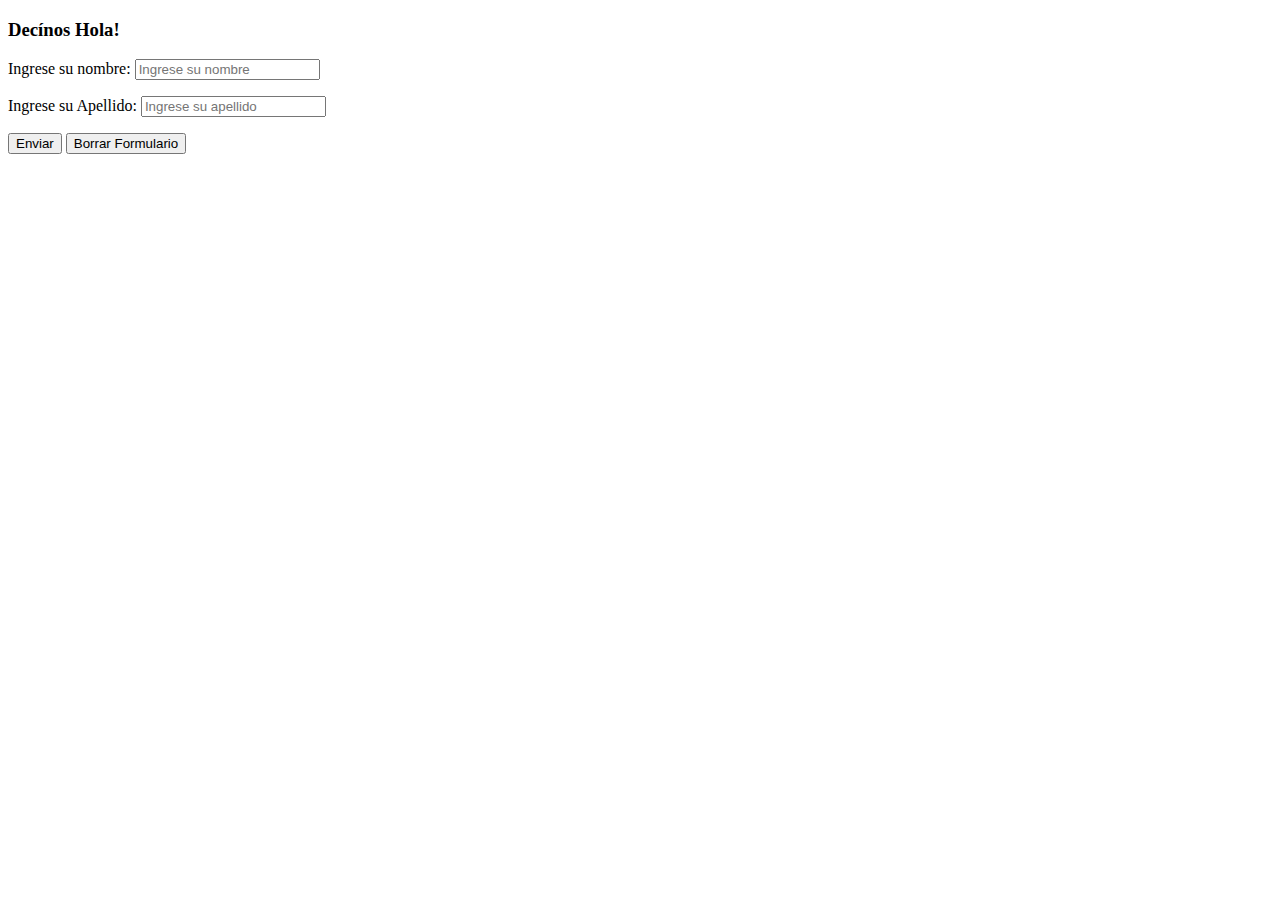
==== paginas/contacto.html @ a855d497 "Primeros pasos con Html" ====
<!DOCTYPE html>
<html lang="en">
<head>
    <meta charset="UTF-8">
    <meta http-equiv="X-UA-Compatible" content="IE=edge">
    <meta name="viewport" content="width=device-width, initial-scale=1.0">
    <link rel="shortcut icon" href="../recursos/logo/e-bike.png" type="image/x-icon">
    <title>Bikear-Contacto</title>
</head>
<body>

    <h3>Decínos Hola!</h3>

    <form action="procesar.php" method="post">

        <p>
        <label for="nombre">Ingrese su nombre: </label>
        <input type="text" name="nombre" placeholder="Ingrese su nombre">
        </p>

        <p>
        <label for="apellido">Ingrese su Apellido:</label>
        <input type="text" name="apellido" placeholder="Ingrese su apellido">
        </p>

        <button type="submit">Enviar</button>
        <button type="reset">Borrar Formulario</button>




    </form>
    
</body>
</html>
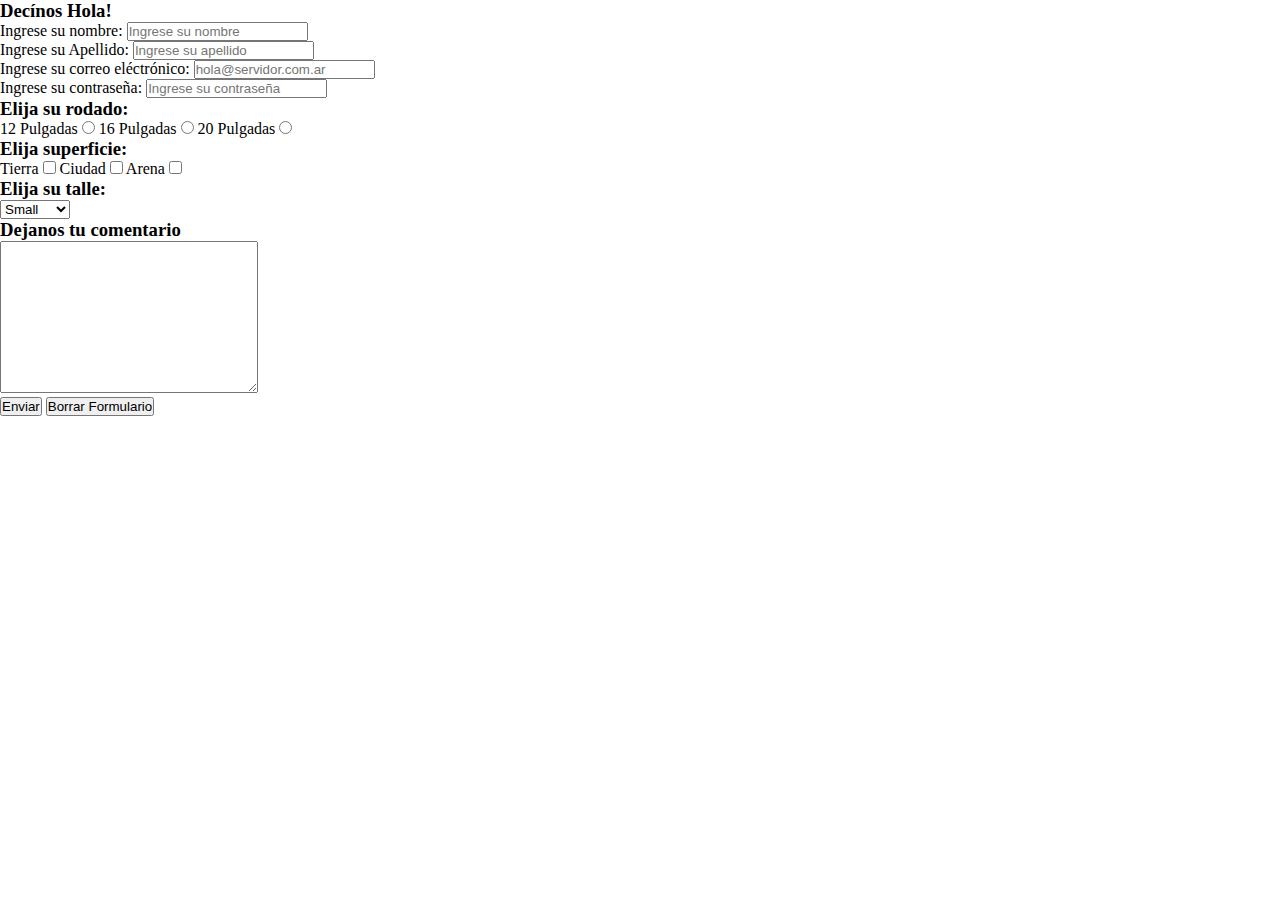
==== commit 87ceb95a: "Vinculando CSS" ====
--- a/paginas/contacto.html
+++ b/paginas/contacto.html
@@ -5,13 +5,15 @@
     <meta http-equiv="X-UA-Compatible" content="IE=edge">
     <meta name="viewport" content="width=device-width, initial-scale=1.0">
     <link rel="shortcut icon" href="../recursos/logo/e-bike.png" type="image/x-icon">
+    <!--Hoja de estilos CSS-->
+    <link rel="stylesheet" href="../css/estilos.css">
     <title>Bikear-Contacto</title>
 </head>
 <body>
 
     <h3>Decínos Hola!</h3>
 
-    <form action="procesar.php" method="post">
+    <form action="procesar.php" method="get">
 
         <p>
         <label for="nombre">Ingrese su nombre: </label>
@@ -23,11 +25,57 @@
         <input type="text" name="apellido" placeholder="Ingrese su apellido">
         </p>
 
+        <p>
+            <label for="email">Ingrese su correo eléctrónico: </label>
+            <input type="email" name="email" placeholder="hola@servidor.com.ar">
+        </p>
+
+        <p>
+            <label for="pass">Ingrese su contraseña: </label>
+            <input type="password" name="pass" placeholder="Ingrese su contraseña" >
+        </p>
+
+        <!--Input Radio-->
+        <h3>Elija su rodado: </h3>
+
+        <label for="rodado">12 Pulgadas</label>
+        <input type="radio" name="rodado" value="12">
+
+        <label for="rodado">16 Pulgadas</label>
+        <input type="radio" name="rodado" value="16">
+
+        <label for="rodado">20 Pulgadas</label>
+        <input type="radio" name="rodado" value="20">
+
+         <!--Input Checkbox-->
+        <h3>Elija superficie: </h3>
+
+        <label for="superficie">Tierra</label>
+        <input type="checkbox" name="superficie" value="tierra">
+
+        <label for="superficie">Ciudad</label>
+        <input type="checkbox" name="superficie" value="ciudad">
+
+        <label for="superficie">Arena</label>
+        <input type="checkbox" name="superficie" value="arena">
+
+        <!--Menú Deplegable-->
+        <h3>Elija su talle: </h3>
+        <select name="">
+            <option value="s">Small</option>
+            <option value="medium">Medium</option>
+            <option value="l">Large</option>
+        </select>
+
+        <h3>Dejanos tu comentario</h3>
+
+        <!--Textarea-->
+        <textarea name="mensaje" cols="30" rows="10"></textarea>
+
+        <p>
         <button type="submit">Enviar</button>
         <button type="reset">Borrar Formulario</button>
-
-
-
+        </p>
 
     </form>
     
--- a/css/estilos.css
+++ b/css/estilos.css
@@ -0,0 +1,37 @@
+/*Selector Universal*/
+*{
+    margin: 0;
+    padding: 0;
+}
+
+h1 {
+    margin-left: 30px;
+    font-family:Cambria, Cochin, Georgia, Times, 'Times New Roman', serif;
+    font-size: 25px;
+    font-weight: bold;
+    color: blue;
+}
+
+section {
+    margin-left: 40px;
+}
+
+section article {
+    background-color: aqua;
+    width: 500px;
+    height: 500px;
+}
+
+section article p{
+    font-size: 40px;
+}
+
+/*Selector de ID*/
+#bordes-header{
+    border: 5px solid black;
+}
+
+/*Selector de Clase*/
+.links-style{
+    color: red;
+}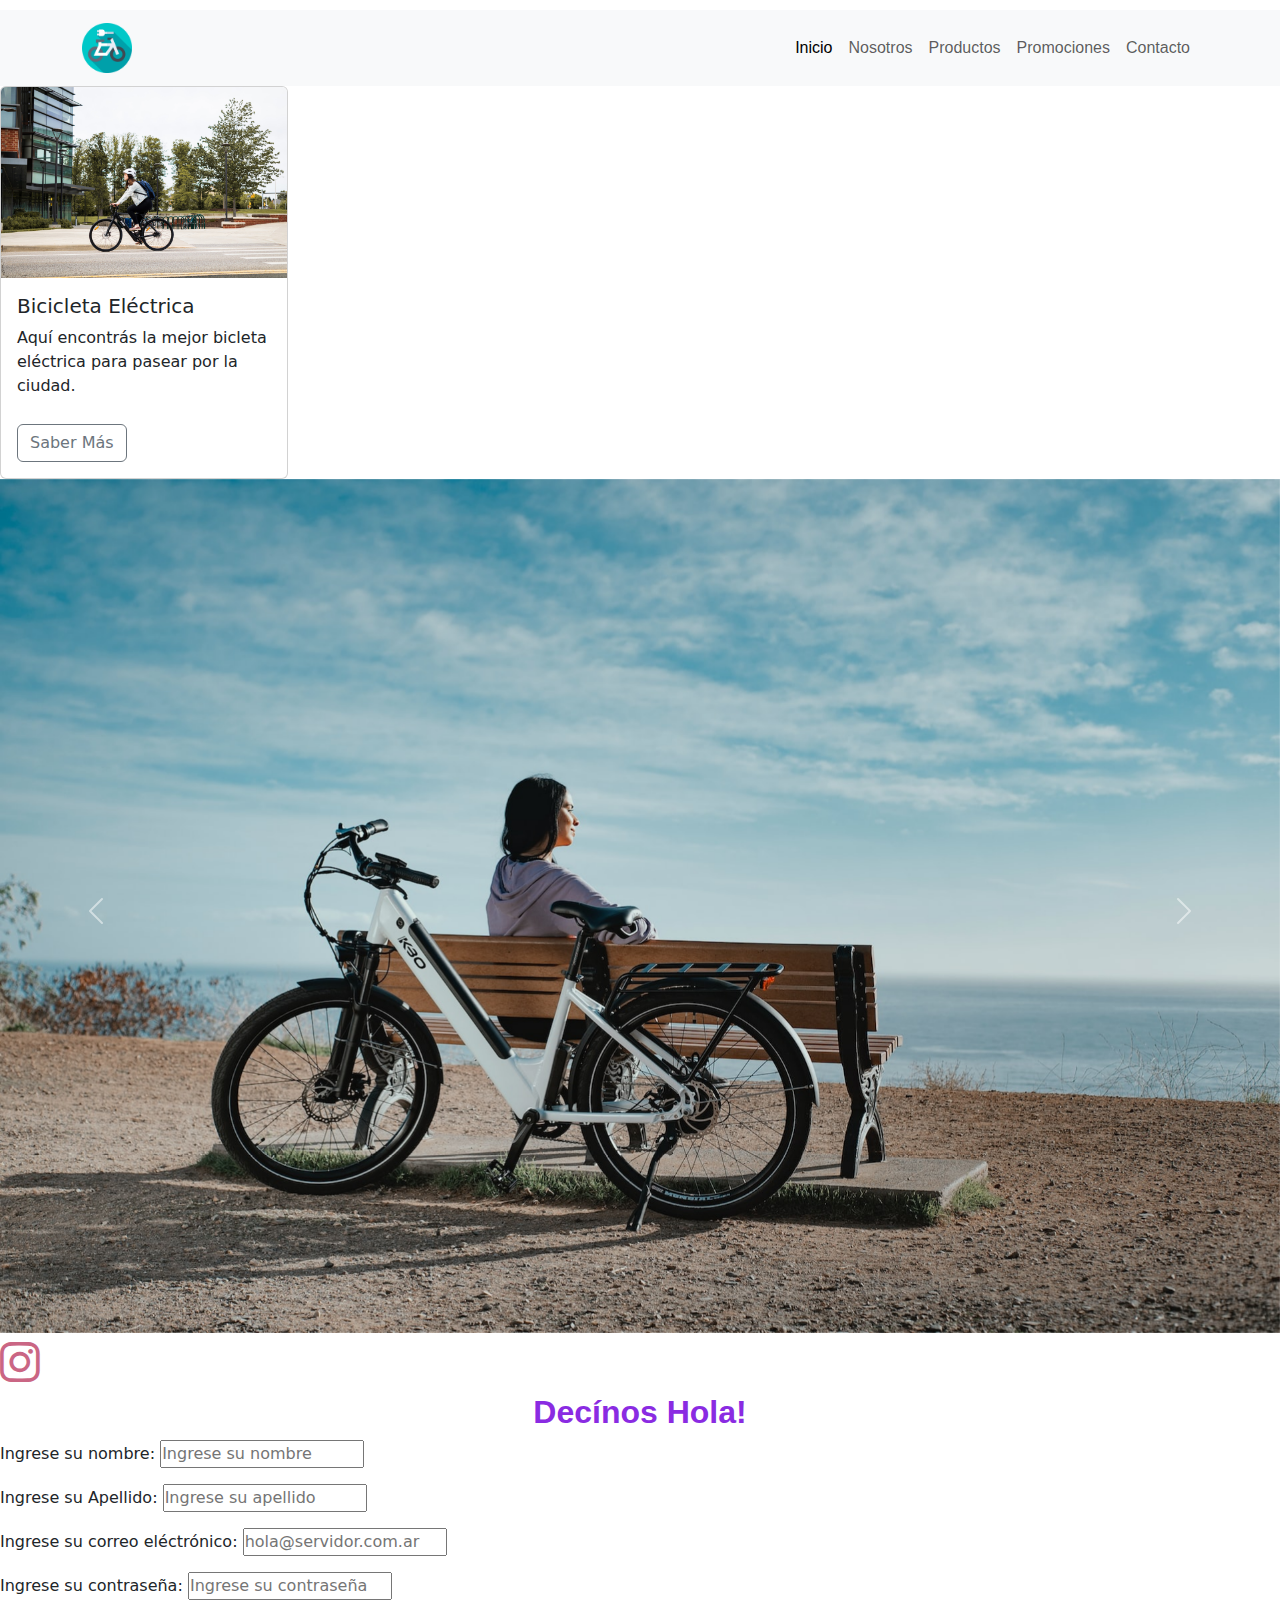
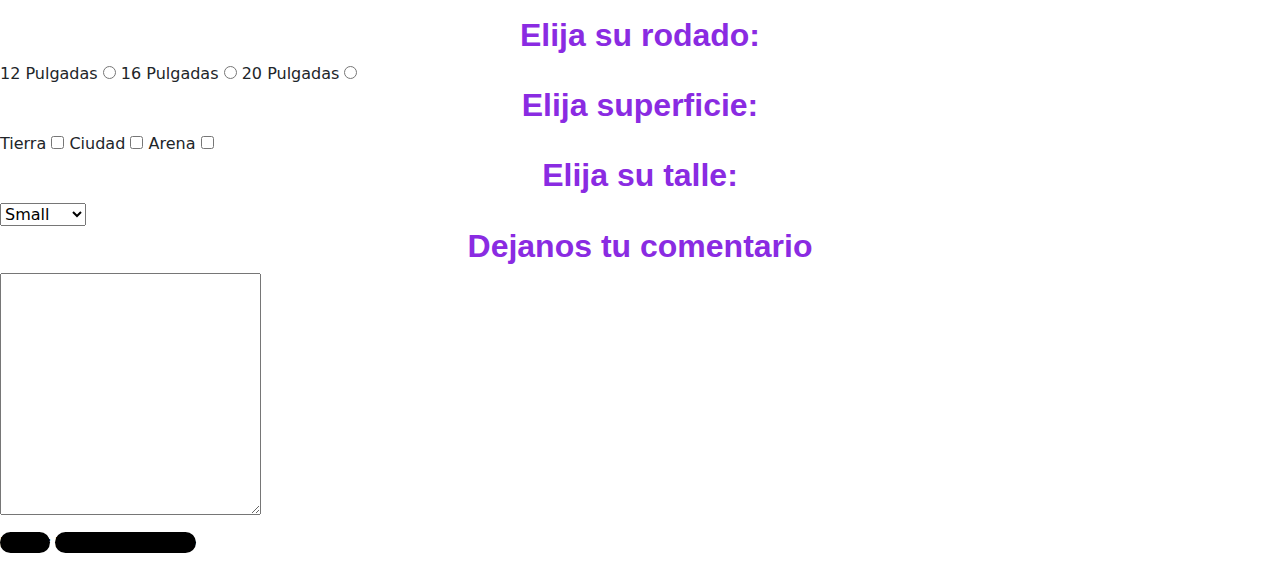
==== commit 535d6d31: "afterClass Bootstrap" ====
--- a/paginas/contacto.html
+++ b/paginas/contacto.html
@@ -5,11 +5,83 @@
     <meta http-equiv="X-UA-Compatible" content="IE=edge">
     <meta name="viewport" content="width=device-width, initial-scale=1.0">
     <link rel="shortcut icon" href="../recursos/logo/e-bike.png" type="image/x-icon">
+    <!--Boostrap-->
+    <link rel="stylesheet" href="../libs/bootstrap/css/bootstrap.min.css">
+    <!--Boostrap Icons-->
+    <link rel="stylesheet" href="https://cdn.jsdelivr.net/npm/bootstrap-icons@1.10.3/font/bootstrap-icons.css">
     <!--Hoja de estilos CSS-->
     <link rel="stylesheet" href="../css/estilos.css">
     <title>Bikear-Contacto</title>
 </head>
 <body>
+
+    <!--Navbar con Bootstrap-->
+    <nav class="navbar navbar-expand-lg bg-body-tertiary">
+        <div class="container">
+          <button class="navbar-toggler" type="button" data-bs-toggle="collapse" data-bs-target="#navbarTogglerDemo01" aria-controls="navbarTogglerDemo01" aria-expanded="false" aria-label="Toggle navigation">
+            <span class="navbar-toggler-icon"></span>
+          </button>
+          <div class="collapse navbar-collapse" id="navbarTogglerDemo01">
+            <a class="navbar-brand" href="#">
+                <img src="../recursos/logo/e-bike.png" alt="logo-bikear" width="50">
+            </a>
+            <ul class="navbar-nav d-flex justify-content-center align-items-center">
+              <li class="nav-item">
+                <a class="nav-link active" aria-current="page" href="../index.html">Inicio</a>
+              </li>
+              <li class="nav-item">
+                <a class="nav-link" href="../paginas/nosotros.html">Nosotros</a>
+              </li>
+              <li class="nav-item">
+                <a class="nav-link" href="../productos">Productos</a>
+              </li>
+
+              <li class="nav-item">
+                <a class="nav-link" href="../promociones">Promociones</a>
+              </li>
+
+              <li class="nav-item">
+                <a class="nav-link" href="#">Contacto</a>
+              </li>
+            </ul>
+          </div>
+        </div>
+      </nav>
+
+      <!--cards con bootstrap-->
+      <div class="card" style="width: 18rem;">
+        <img src="../recursos/imagenes/bici-ciudad.jpg" class="card-img-top" alt="bici-ciudad">
+        <div class="card-body">
+          <h5 class="card-title">Bicicleta Eléctrica</h5>
+          <p class="card-text">Aquí encontrás la mejor bicleta eléctrica para pasear por la ciudad.</p>
+          <button type="button" class="btn btn-outline-secondary">Saber Más</button>
+        </div>
+      </div>
+
+      <!--Slider bootstrap-->
+      <div id="carouselExample" class="carousel slide">
+        <div class="carousel-inner">
+          <div class="carousel-item active">
+            <img src="../recursos/imagenes/bici-andando.jpg" class="d-block w-100" alt="bici-andando">
+          </div>
+          <div class="carousel-item">
+            <img src="../recursos/imagenes/bici-montana.jpg" class="d-block w-100" alt="bici-montaña">
+          </div>
+          <div class="carousel-item">
+            <img src="../recursos/imagenes/bici-producto-01.jpg" class="d-block w-100" alt="bici-producto">
+          </div>
+        </div>
+        <button class="carousel-control-prev" type="button" data-bs-target="#carouselExample" data-bs-slide="prev">
+          <span class="carousel-control-prev-icon" aria-hidden="true"></span>
+          <span class="visually-hidden">Previous</span>
+        </button>
+        <button class="carousel-control-next" type="button" data-bs-target="#carouselExample" data-bs-slide="next">
+          <span class="carousel-control-next-icon" aria-hidden="true"></span>
+          <span class="visually-hidden">Next</span>
+        </button>
+      </div>
+
+      <i class="bi bi-instagram"></i>
 
     <h3>Decínos Hola!</h3>
 
@@ -79,5 +151,6 @@
 
     </form>
     
+    <script src="../libs/bootstrap/js/bootstrap.bundle.min.js"></script>
 </body>
 </html>--- a/css/estilos.css
+++ b/css/estilos.css
@@ -1,8 +1,23 @@
+/*Fuentes*/
+@import url('https://fonts.googleapis.com/css2?family=Heebo:wght@600&display=swap');
+
+/*Fuente Local*/
+@font-face {
+    font-family: "heebo-light", sans-serif;
+    src: url("../fonts/Heebo-Light.ttf");
+}
+
+@font-face {
+    font-family: "heebo-regular" , sans-serif;
+    src: url("../fonts/Heebo-Regular.ttf");
+}
+
 /*Selector Universal*/
 *{
     margin: 0;
     padding: 0;
 }
+
 
 h1 {
     margin-left: 30px;
@@ -12,26 +27,611 @@
     color: blue;
 }
 
-section {
+/*/section {
     margin-left: 40px;
-}
-
-section article {
+}*/
+
+/*section article {
     background-color: aqua;
     width: 500px;
     height: 500px;
-}
+}*/
 
 section article p{
     font-size: 40px;
 }
 
 /*Selector de ID*/
-#bordes-header{
+/*#bordes-header{
     border: 5px solid black;
-}
+}*/
 
 /*Selector de Clase*/
 .links-style{
+    font-family: 'Heebo', sans-serif;
     color: red;
-}+}
+
+/*Selectores After Class*/
+
+h3 {
+    font-family: "heebo-regular", sans-serif;
+    font-size: 2rem;
+    font-weight: bolder;
+    color: blueviolet;
+    text-align: center;
+}
+
+.logo-img {
+    width: 100px;
+    margin-top: 20px;
+}
+
+.links-style {
+    font-family: Georgia, 'Times New Roman', Times, serif;
+    font-size: 20px;
+    font-weight: lighter;
+    color: brown;
+    text-decoration: none;
+}
+
+.estilo-productos {
+    width: 50%;
+}
+
+#estilos-footer {
+    background-color: aquamarine;
+    width: 100%;
+    height: 80px;
+    border: 1px solid black;
+}
+
+#estilos-footer p{
+    color: black;
+    font-family: 'Segoe UI', Tahoma, Geneva, Verdana, sans-serif;
+    font-weight: bolder;
+    text-align: center;
+    font-size: 30px;
+
+}
+
+/*h1, h3, p {
+    font-size: 50px;
+    color: rgba(red, green, blue, .5);
+}*/
+
+/*Selectores*/
+/*Selectores de Etiqueta*/
+
+
+
+/*Selector de clase*/
+.links-nosotros {
+    font-size: 20px;
+    color: red;
+    text-decoration: none;
+}
+
+.fuente-links {
+    font-family: 'Lucida Sans', 'Lucida Sans Regular', 'Lucida Grande', 'Lucida Sans Unicode', Geneva, Verdana, sans-serif;
+}
+
+/*Selector ID*/
+#estilos-footer {
+    background-color: aqua;
+}
+
+/*Herencia*/
+/*p {
+    font-size: 25px;
+}
+
+p {
+    color: red;
+}*/
+
+
+/*Background-image*/
+.back-productos {
+    height: 900px;
+    width: 100%;
+    /*Background-image*/
+    background-image: url("../recursos/imagenes/bici-ciudad.jpg");
+    background-size: cover;
+    background-repeat: no-repeat;
+}
+
+/*Box-modeling*/
+.box-modeling{
+    border: 5px solid black;
+    width: 500px;
+    height: 200px;
+    padding: 20px 30px 40px 30px;
+    margin: 20px 30px;
+}
+
+.box-modeling h5{
+    font-size: 40px;
+}
+
+/*a {
+    display: block;
+}*/
+
+/*Comentario CSS*/
+/*FlexBox*/
+
+.flex-container {
+    border: 1px solid black;
+    background: #ccc;
+    padding: 10px;
+    margin: 10px;
+    height: 500px;
+
+    /*Propiedades de la caja*/
+    /*Activamos Flexbox*/
+    display: flex;
+    /*Definimos cual es el eje principal, si es una fila (row) o es una columna (column)*/
+    flex-direction: row;
+    /*Defino el desborde o salto de línea*/
+    flex-wrap: wrap;
+    /*Alineamos los elementos en el eje principal*/
+    justify-content: flex-start;
+    /*Alineamos los elementos en el eje secundario*/
+    align-items: flex-start;
+    /*Espacio entre líneas*/
+    /*align-content: space-evenly;*/
+    
+
+}
+
+.caja {
+    /*Box-modeling*/
+    width: 120px;
+    height: 120px;
+    border: 1px solid gray;
+    margin: 5px;
+
+    /*Tipografías*/
+    color: black;
+    font-weight: bold;
+    text-align: center;
+    font-family: "heebo-light", sans-serif;
+}
+
+/*Propiedades de los flex-items*/
+.c1 {
+    background-color: lightblue;
+    /*Defino el óden de aparición*/
+    order: 3;
+}
+
+.c2{
+    background-color: lightcoral;
+    order: 1;
+    /*Derecho a crecer*/
+    flex-grow: 5;
+}
+
+.c3 {
+    background-color: lightgreen;
+    order: 2;
+}
+
+/*CSS GRIDS Práctica*/
+
+.grid-container{
+    /*Box-modeling*/
+    width: 90%;
+    max-width: 1000px;
+    border: 10px solid black;
+    margin: auto;
+    height: 900px;
+
+    /*Tipografia*/
+    font-size: 50px;
+    text-align: center;
+
+    /*Activar Grids*/
+    display: grid;
+    /*Definimos la cantidad de columnas y su ancho (width)*/
+    grid-template-columns: 1fr 2fr 1fr;
+     /*Definimos la cantidad de filas y su alto (height)*/
+    grid-template-rows: repeat(4,1fr);
+    /*Gutters o huecos entre columnas*/
+    column-gap: 10px;
+    /*Gutters o huecos entre filas*/
+    row-gap: 10px;
+    /*Eje horizontal
+    justify-items: start;
+    */
+    /*Eje vertical
+    align-items: center;
+    */
+    /*Muevo todos los elementos en el eje horizontal*/
+    /*justify-content: center;*/
+    /*Muevo todos los elementos en el eje Vertical*/
+    /*align-content: end;*/
+
+}
+
+/*Divs que están diréctamente dentro del grid container*/
+.grid-container > div {
+    padding: 20px;
+    color: #fff;
+    background: #2f89fc;
+} 
+
+/*Grid Áreas*/
+#grilla {
+    display: grid;
+    /*grid areas*/
+    grid-template-areas: 
+    "nav    header      header"
+    "nav    productos   publicidad"
+    "nav    servicios   publicidad"
+    "nav    pie         pie"
+    ;
+    grid-template-columns: 1fr 1fr 1fr;
+    grid-template-rows: 100px 150px 1fr 75px;
+}
+
+.border {
+    border: 1px solid black;
+}
+
+/*Asignamos las áreas*/
+
+#banner {
+    font-size: 30px;
+    display: flex;
+    justify-content: center;
+    align-items: center;
+    grid-area: header;
+    background: lightseagreen;
+}
+
+#productos {
+    grid-area: productos;
+    background: lightcoral;
+}
+
+#servicios {
+    grid-area: servicios;
+    background: lightslategray;
+}
+
+#navgrid {
+    grid-area: nav;
+    background: lightgoldenrodyellow;
+}
+
+aside {
+    grid-area: publicidad;
+    background: lightslategrey;
+}
+
+footer {
+    grid-area: pie;
+    background: lightsalmon;
+}
+
+/*Responsive*/
+/*Por defecto*/
+main {
+    background-color: #2f89fc;
+}
+
+/*Navbar con flexbox*/
+nav {
+    margin-top: 10px;
+    display: flex;
+    justify-content: space-around;
+    align-items: center;
+}
+
+a {
+    font-family: "heebo-light", sans-serif;
+    font-size: 20px;
+    color: black;
+    text-decoration: none;
+    cursor: pointer;
+}
+
+/*Pseudoclases
+a:hover{
+    background: #f10086;
+    border-radius: 5px;
+    padding: 5px;
+    color: white;
+}
+
+a:active{
+    background: blueviolet;
+    color: black;
+    border-radius: 5px;
+    padding: 5px;
+    font-size: 30px;
+}
+
+a:link{
+    color: red;
+}
+
+a:visited{
+    color: blue;
+}
+*/
+
+/*First and last child*/
+.grupo{
+    width: 500px;
+    margin: 20px auto;
+    background: gray;
+    padding: 10px;
+    font-size: 20px;
+}
+
+.parrafos p:first-child {
+    background: blue;
+    color: white;
+}
+
+.parrafos p:last-child {
+    background: green;
+    color: black;
+}
+
+/*first and last type*/
+.elementos p:first-of-type{
+    background-color: #f10086;
+    color: white;
+}
+
+.elementos p:last-of-type{
+    background-color: #ca6684;
+    color: white;
+}
+
+/*.elementos div:first-of-type{
+    background-color: #00f189;
+    color: black;
+}*/
+
+.elementos div:last-of-type{
+    background-color: #cbd930;
+    color: black;
+}
+
+/*nth-child y nth-last-child*/
+/*.lista :nth-last-child(5){
+    background: lightcoral;
+    color: white;
+}*/
+
+.lista :nth-last-child(odd){
+    background: lightseagreen;
+    color: black;
+}
+
+/*BEM*/
+.contenedor{
+    max-width: 500px;
+    width: 100%;
+    margin-top: 250px;
+}
+
+.tarjeta{
+    margin: 20px;
+    width: 400px;
+    border: 5px solid black;
+    text-align: center;
+}
+
+.tarjeta__miniatura{
+    height: 500px;
+    background: red;
+}
+
+.tarjeta__imagen{
+    width: 80%;
+    padding-top: 20px;
+}
+
+.tarjeta__textos{
+    font-family: 'Lucida Sans', 'Lucida Sans Regular', 'Lucida Grande', 'Lucida Sans Unicode', Geneva, Verdana, sans-serif;
+    font-size: 18px;
+    margin-bottom: 20px;
+    color: black;
+    width: 100%;
+}
+
+.tarjeta__titulo{
+    font-size: 30px;
+    text-align: center;
+}
+
+.tarjeta__titulo--negrita{
+    font-weight: bold;
+}
+
+.tarjeta__enlace{
+    color: #f10086;
+    padding: 10px auto;
+    font-size: 20px;
+    text-transform: uppercase;
+
+}
+
+.tarjeta__parrafo{
+    max-width: 100%;
+    line-height: 20px;
+    margin-top: 10px;
+    margin-bottom: 10px;
+    font-size: 16px;
+    padding: 10px;
+}
+
+.boton {
+    font-size: 14px;
+    padding: 8px 35px;
+    background: #000;
+    border: 25px;
+    text-decoration: none;
+    color: white;
+}
+
+/*Modificador*/
+.boton--alternativo{
+    font-size: 20px;
+    font-weight: bold;
+}
+
+/*Bici productos con CSS GRID*/
+.bike-img {
+    width: 350px;
+  }
+  
+  .grid-imagenes {
+    width: 90%;
+    max-width: 1000px;
+    margin: auto;
+    /*activamos grid*/
+    display: grid;
+    grid-template-columns: 1fr 1fr 1fr;
+    grid-template-rows: 150px;
+    gap: 10px;
+  }
+  
+  /*Botones prediseñados*/
+  button {
+    /* Variables */
+    --button_radius: 0.75em;
+    --button_color: #e8e8e8;
+    --button_outline_color: #000000;
+    font-size: 14px;
+    font-weight: bold;
+    border: none;
+    border-radius: var(--button_radius);
+    background: var(--button_outline_color);
+    margin-top: 10px;
+  }
+  
+  .button_top {
+    display: block;
+    box-sizing: border-box;
+    border: 2px solid var(--button_outline_color);
+    border-radius: var(--button_radius);
+    padding: 0.75em 1.5em;
+    background: var(--button_color);
+    color: var(--button_outline_color);
+    transform: translateY(-0.2em);
+    transition: transform 0.1s ease;
+  }
+  
+  button:hover .button_top {
+    /* Pull the button upwards when hovered */
+    transform: translateY(-0.33em);
+  }
+  
+  button:active .button_top {
+    /* Push the button downwards when pressed */
+    transform: translateY(0);
+  }
+
+  /*BEM afterClass*/
+  /*Defino los estilos de mi bloque*/
+.promociones{
+    width: 500px;
+    margin: 20px auto;
+    padding: 10px;
+    border: 1px solid black;
+    text-align: center;
+}
+
+/*defino los estilos de mi primer elemento del bloque promociones*/
+.promociones__imagenes{
+    width: 70%;
+}
+
+/*defino los estilos de mi segundo elemento del bloque promociones*/
+.promociones__titulo{
+    font-family: 'Segoe UI', Tahoma, Geneva, Verdana, sans-serif;
+    font-size: 35px;
+    font-weight: 500;
+}
+
+.promociones__titulo--alternativo{
+    font-family: Cambria, Cochin, Georgia, Times, 'Times New Roman', serif;
+    font-size: 40px;
+    color: #ca6684;
+}
+
+.navbar-collapse{
+    justify-content: space-between;
+    align-items: center;
+}
+
+/*Bootstrap Icons como font*/
+
+.bi-instagram{
+    font-size: 40px;
+    color: #ca6684;
+}
+
+
+/*Grid Áreas, Responsive*/
+
+/*Boostrap responsive*/
+@media screen and (max-width: 992px){
+    .navbar-brand{
+        display: none;
+    }
+}
+
+
+/*MediaQueries*/
+@media screen and (max-width: 479px){
+
+    /*Grid areas responsive*/
+    #grilla {
+        height: 500px;
+        display: grid;
+        grid-template-areas: 
+        "nav"
+        "header"
+        "productos"
+        "servicios"
+        "publicidad"
+        "pie"
+        ;
+        grid-template-columns: 100%;
+        grid-template-rows: repeat(6,1fr);
+    }
+}
+
+@media screen and (min-width: 480px) and (max-width: 700px) {
+    
+    main {
+        background-color: lightpink;
+    }
+
+    h3 {
+        font-size: 50px;
+        font-weight: lighter;
+        font-family: "heebo-light", sans-serif;
+        color: red;
+    }
+}
+
+@media screen and (min-width: 701px) and (max-width: 1200px){
+    main {
+        background-color: lightslategray;
+    }
+}
+
+
+
+
+
+
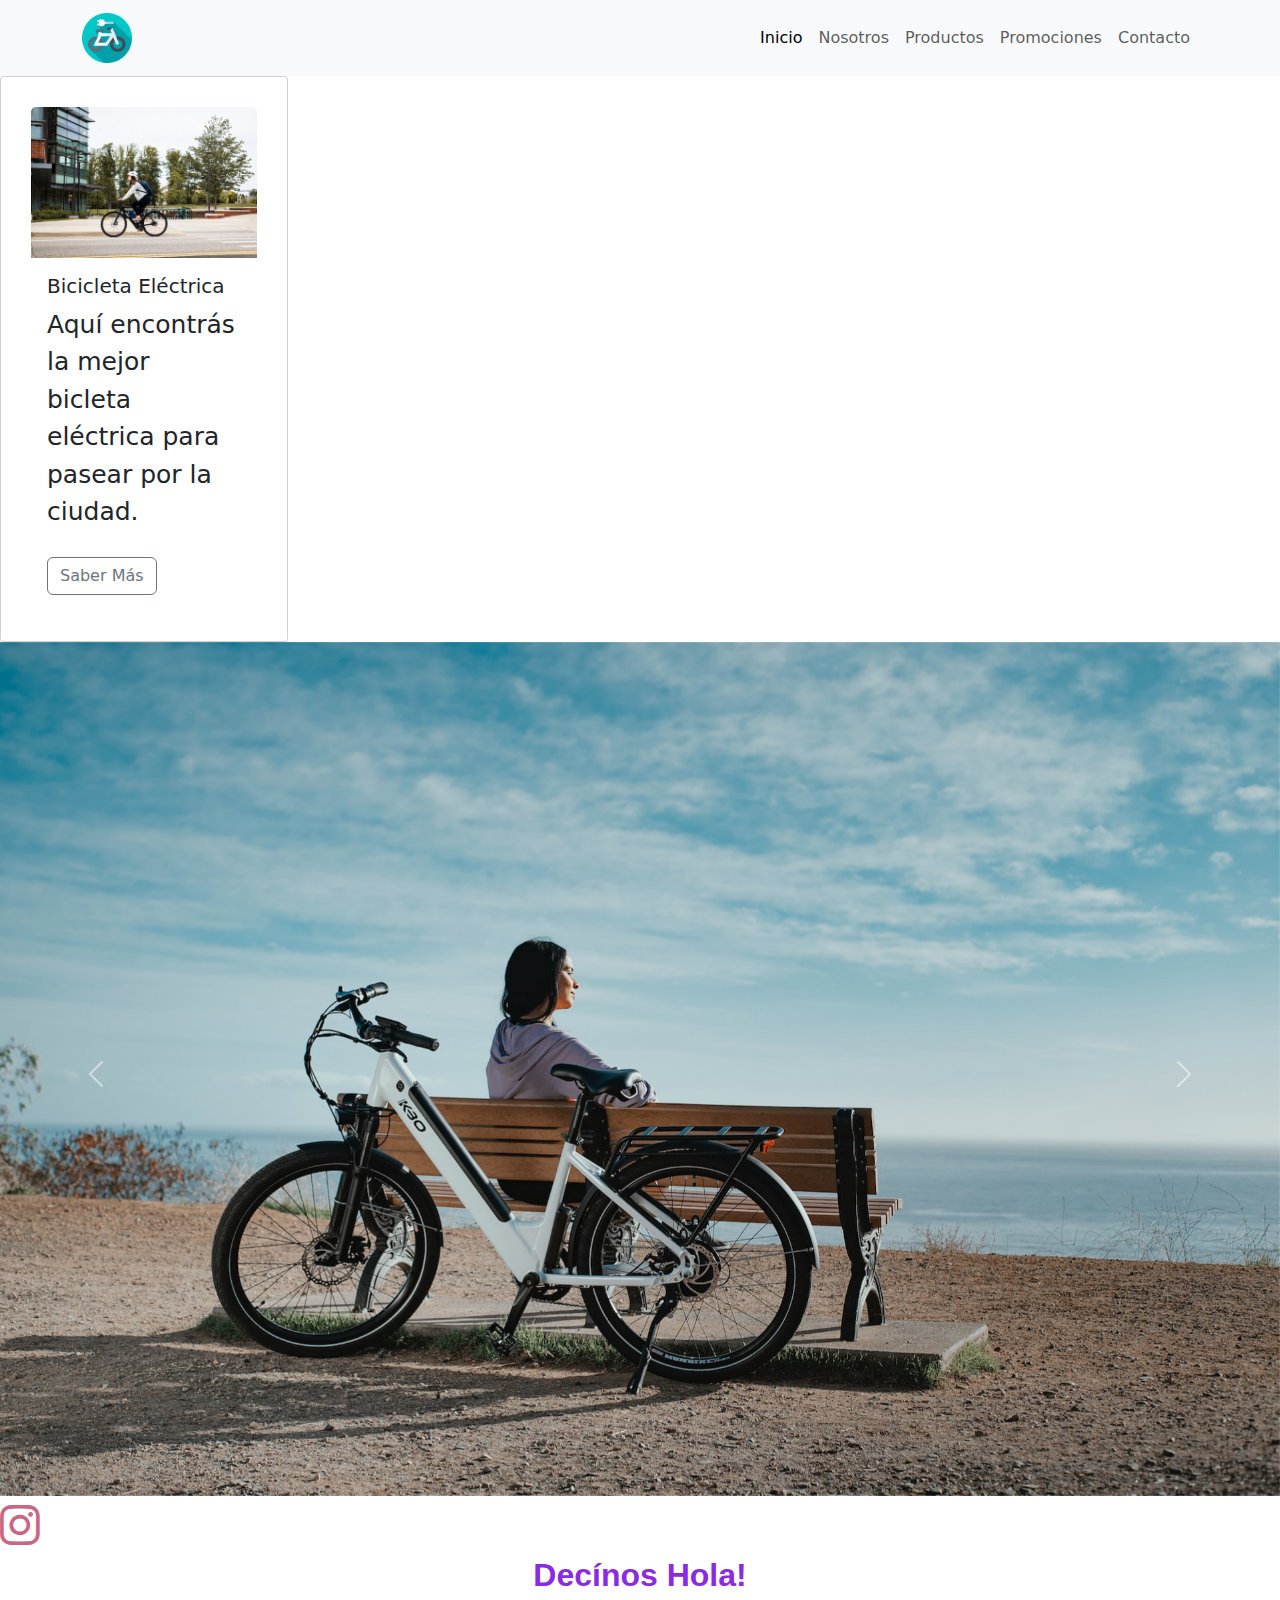
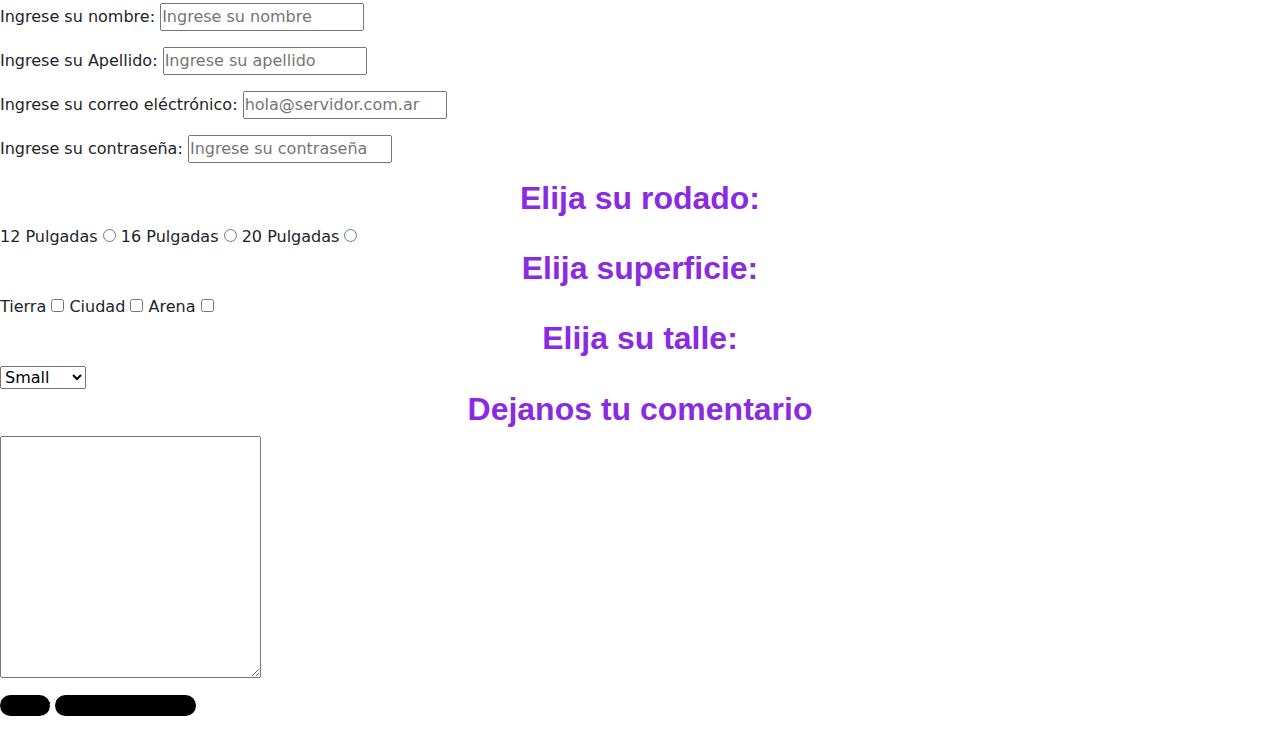
==== commit 4889cc82: "Aplicando SEO" ====
--- a/paginas/contacto.html
+++ b/paginas/contacto.html
@@ -5,13 +5,15 @@
     <meta http-equiv="X-UA-Compatible" content="IE=edge">
     <meta name="viewport" content="width=device-width, initial-scale=1.0">
     <link rel="shortcut icon" href="../recursos/logo/e-bike.png" type="image/x-icon">
+    <!--SEO-->
+    <meta name="description" content="Dejanos tu mensaje, que nosotros te asesoramos">
     <!--Boostrap-->
     <link rel="stylesheet" href="../libs/bootstrap/css/bootstrap.min.css">
     <!--Boostrap Icons-->
     <link rel="stylesheet" href="https://cdn.jsdelivr.net/npm/bootstrap-icons@1.10.3/font/bootstrap-icons.css">
     <!--Hoja de estilos CSS-->
     <link rel="stylesheet" href="../css/estilos.css">
-    <title>Bikear-Contacto</title>
+    <title>Bikear-Contáctanos</title>
 </head>
 <body>
 
--- a/css/estilos.css
+++ b/css/estilos.css
@@ -1,124 +1,282 @@
+@charset "UTF-8";
+/*Importación*/ /*Navbar con flexbox*/
+/*Animaciones*/
+@import url("https://fonts.googleapis.com/css2?family=Heebo:wght@600&display=swap");
+.navegacion {
+  display: flex;
+  justify-content: space-around;
+  align-items: center;
+  /*Gradientes*/
+  background-image: linear-gradient(89.9deg, rgb(255, 243, 110) 16.9%, rgb(30, 204, 214) 55.1%, rgb(5, 54, 154) 90.7%);
+}
+
+.navegacion a {
+  font-family: "heebo-light", sans-serif;
+  font-size: 20px;
+  color: black;
+  text-decoration: none;
+  cursor: pointer;
+}
+
+.logo-bikear {
+  width: 75px;
+  /*Tranformaciones*/
+  animation-name: logo-bike;
+  animation-iteration-count: 3;
+  animation-timing-function: ease-out;
+  animation-duration: 5s;
+  animation-delay: 2s;
+}
+
+@keyframes logo-bike {
+  /*Ejemplo 1*/
+  0% {
+    transform: rotate(0);
+  }
+  100% {
+    transform: rotate(360deg);
+  }
+}
+/*estado especial*/
+.boton {
+  font-size: 14px;
+  padding: 8px 35px;
+  background: #000;
+  border: 25px;
+  text-decoration: none;
+  color: white;
+  height: 100px;
+  width: 100px;
+  transition: height 5s, width 2s;
+}
+
+.boton:hover {
+  height: 200px;
+  width: 200px;
+}
+
+/*Animate.css*/
+.promos {
+  animation-name: tada;
+  animation-duration: 2s;
+  animation-delay: 3s;
+}
+
+/*Selector Universal*/
+* {
+  margin: 0;
+  padding: 0;
+}
+
+/*Creacion de variables*/
+/*Variables Globales*/
+/*Anidacion*/
+header {
+  /*Variable local*/
+  background-color: green;
+}
+header nav {
+  padding: 30px;
+}
+header nav ul {
+  list-style-type: none;
+}
+header nav ul li a {
+  font-family: "heebo-light", sans-serif;
+}
+header nav ul li a:hover {
+  font-size: 20px;
+}
+
+/*Condicional IF*/
+.caja {
+  background-color: gray;
+}
+
+/*Ciclo FOR Exacto*/
+.h1 {
+  font-size: 2rem;
+}
+
+.h2 {
+  font-size: 4rem;
+}
+
+.h3 {
+  font-size: 6rem;
+}
+
+.h4 {
+  font-size: 8rem;
+}
+
+.h5 {
+  font-size: 10rem;
+}
+
+.h6 {
+  font-size: 12rem;
+}
+
+/*Bucle FOR Each recorre TODOS los elementos de la lista*/
+.color-red {
+  background-color: red;
+}
+
+.color-blue {
+  background-color: blue;
+}
+
+.color-yellow {
+  background-color: yellow;
+}
+
+.color-green {
+  background-color: green;
+}
+
+.color-gray {
+  background-color: gray;
+}
+
+.color-brown {
+  background-color: brown;
+}
+
+/*Mapas*/
+/*Creamos nuestro mapa*/
+/*Extend*/
+.card, .logo-img, .avatar {
+  background: #fff;
+  border-radius: 4px;
+  padding: 30px;
+  font-size: 25px;
+}
+
+.avatar, .logo-img {
+  width: 100px;
+  height: 100px;
+}
+
+/*Mixins*/
+.img {
+  border: 10px solid red;
+  border-radius: 10px;
+  box-shadow: 0px 0px 10px black;
+}
+
+.img-avatar {
+  border: 5px solid green;
+  border-radius: 5px;
+  box-shadow: 0px 0px 5px yellow;
+}
+
 /*Fuentes*/
-@import url('https://fonts.googleapis.com/css2?family=Heebo:wght@600&display=swap');
-
 /*Fuente Local*/
 @font-face {
-    font-family: "heebo-light", sans-serif;
-    src: url("../fonts/Heebo-Light.ttf");
-}
-
+  font-family: "heebo-light", sans-serif;
+  src: url("../fonts/Heebo-Light.ttf");
+}
 @font-face {
-    font-family: "heebo-regular" , sans-serif;
-    src: url("../fonts/Heebo-Regular.ttf");
-}
-
-/*Selector Universal*/
-*{
-    margin: 0;
-    padding: 0;
-}
-
-
+  font-family: "heebo-regular", sans-serif;
+  src: url("../fonts/Heebo-Regular.ttf");
+}
 h1 {
-    margin-left: 30px;
-    font-family:Cambria, Cochin, Georgia, Times, 'Times New Roman', serif;
-    font-size: 25px;
-    font-weight: bold;
-    color: blue;
+  margin-left: 30px;
+  font-family: "heebo-regular", sans-serif;
+  font-size: 35px;
+  font-weight: bold;
+  color: blue;
+  background-color: #2f89fc;
+  border: 4px solid green;
+  border-radius: 4px;
+  box-shadow: 0px 0px 4px blue;
 }
 
 /*/section {
     margin-left: 40px;
 }*/
-
 /*section article {
     background-color: aqua;
     width: 500px;
     height: 500px;
 }*/
-
-section article p{
-    font-size: 40px;
+section article p {
+  font-size: 40px;
 }
 
 /*Selector de ID*/
 /*#bordes-header{
     border: 5px solid black;
 }*/
-
 /*Selector de Clase*/
-.links-style{
-    font-family: 'Heebo', sans-serif;
-    color: red;
+.links-style {
+  font-family: "Heebo", sans-serif;
+  color: red;
 }
 
 /*Selectores After Class*/
-
 h3 {
-    font-family: "heebo-regular", sans-serif;
-    font-size: 2rem;
-    font-weight: bolder;
-    color: blueviolet;
-    text-align: center;
+  font-family: "heebo-regular", sans-serif;
+  font-size: 2rem;
+  font-weight: bolder;
+  color: blueviolet;
+  text-align: center;
 }
 
 .logo-img {
-    width: 100px;
-    margin-top: 20px;
+  width: 100px;
+  margin-top: 20px;
+  border: 5px solid black;
 }
 
 .links-style {
-    font-family: Georgia, 'Times New Roman', Times, serif;
-    font-size: 20px;
-    font-weight: lighter;
-    color: brown;
-    text-decoration: none;
+  font-family: Georgia, "Times New Roman", Times, serif;
+  font-size: 20px;
+  font-weight: lighter;
+  color: brown;
+  text-decoration: none;
 }
 
 .estilo-productos {
-    width: 50%;
+  width: 50%;
 }
 
 #estilos-footer {
-    background-color: aquamarine;
-    width: 100%;
-    height: 80px;
-    border: 1px solid black;
-}
-
-#estilos-footer p{
-    color: black;
-    font-family: 'Segoe UI', Tahoma, Geneva, Verdana, sans-serif;
-    font-weight: bolder;
-    text-align: center;
-    font-size: 30px;
-
+  background-color: aquamarine;
+  width: 100%;
+  height: 80px;
+  border: 1px solid black;
+}
+
+#estilos-footer p {
+  color: black;
+  font-family: "Segoe UI", Tahoma, Geneva, Verdana, sans-serif;
+  font-weight: bolder;
+  text-align: center;
+  font-size: 30px;
 }
 
 /*h1, h3, p {
     font-size: 50px;
     color: rgba(red, green, blue, .5);
 }*/
-
 /*Selectores*/
 /*Selectores de Etiqueta*/
-
-
-
 /*Selector de clase*/
 .links-nosotros {
-    font-size: 20px;
-    color: red;
-    text-decoration: none;
+  font-size: 20px;
+  color: red;
+  text-decoration: none;
 }
 
 .fuente-links {
-    font-family: 'Lucida Sans', 'Lucida Sans Regular', 'Lucida Grande', 'Lucida Sans Unicode', Geneva, Verdana, sans-serif;
+  font-family: "Lucida Sans", "Lucida Sans Regular", "Lucida Grande", "Lucida Sans Unicode", Geneva, Verdana, sans-serif;
 }
 
 /*Selector ID*/
 #estilos-footer {
-    background-color: aqua;
+  background-color: #2f89fc;
 }
 
 /*Herencia*/
@@ -129,213 +287,179 @@
 p {
     color: red;
 }*/
-
-
 /*Background-image*/
 .back-productos {
-    height: 900px;
-    width: 100%;
-    /*Background-image*/
-    background-image: url("../recursos/imagenes/bici-ciudad.jpg");
-    background-size: cover;
-    background-repeat: no-repeat;
+  height: 900px;
+  width: 100%;
+  /*Background-image*/
+  background-image: url("../recursos/imagenes/bici-ciudad.jpg");
+  background-size: cover;
+  background-repeat: no-repeat;
 }
 
 /*Box-modeling*/
-.box-modeling{
-    border: 5px solid black;
-    width: 500px;
-    height: 200px;
-    padding: 20px 30px 40px 30px;
-    margin: 20px 30px;
-}
-
-.box-modeling h5{
-    font-size: 40px;
+.box-modeling {
+  border: 5px solid black;
+  width: 500px;
+  height: 200px;
+  padding: 20px 30px 40px 30px;
+  margin: 20px 30px;
+}
+
+.box-modeling h5 {
+  font-size: 40px;
 }
 
 /*a {
     display: block;
 }*/
-
 /*Comentario CSS*/
 /*FlexBox*/
-
 .flex-container {
-    border: 1px solid black;
-    background: #ccc;
-    padding: 10px;
-    margin: 10px;
-    height: 500px;
-
-    /*Propiedades de la caja*/
-    /*Activamos Flexbox*/
-    display: flex;
-    /*Definimos cual es el eje principal, si es una fila (row) o es una columna (column)*/
-    flex-direction: row;
-    /*Defino el desborde o salto de línea*/
-    flex-wrap: wrap;
-    /*Alineamos los elementos en el eje principal*/
-    justify-content: flex-start;
-    /*Alineamos los elementos en el eje secundario*/
-    align-items: flex-start;
-    /*Espacio entre líneas*/
-    /*align-content: space-evenly;*/
-    
-
+  border: 1px solid black;
+  background: #ccc;
+  padding: 10px;
+  margin: 10px;
+  height: 500px;
+  /*Propiedades de la caja*/
+  /*Activamos Flexbox*/
+  display: flex;
+  /*Definimos cual es el eje principal, si es una fila (row) o es una columna (column)*/
+  flex-direction: row;
+  /*Defino el desborde o salto de línea*/
+  flex-wrap: wrap;
+  /*Alineamos los elementos en el eje principal*/
+  justify-content: flex-start;
+  /*Alineamos los elementos en el eje secundario*/
+  align-items: flex-start;
+  /*Espacio entre líneas*/
+  /*align-content: space-evenly;*/
 }
 
 .caja {
-    /*Box-modeling*/
-    width: 120px;
-    height: 120px;
-    border: 1px solid gray;
-    margin: 5px;
-
-    /*Tipografías*/
-    color: black;
-    font-weight: bold;
-    text-align: center;
-    font-family: "heebo-light", sans-serif;
+  /*Box-modeling*/
+  width: 120px;
+  height: 120px;
+  border: 1px solid gray;
+  margin: 5px;
+  /*Tipografías*/
+  color: black;
+  font-weight: bold;
+  text-align: center;
+  font-family: "heebo-light", sans-serif;
 }
 
 /*Propiedades de los flex-items*/
 .c1 {
-    background-color: lightblue;
-    /*Defino el óden de aparición*/
-    order: 3;
-}
-
-.c2{
-    background-color: lightcoral;
-    order: 1;
-    /*Derecho a crecer*/
-    flex-grow: 5;
+  background-color: lightblue;
+  /*Defino el óden de aparición*/
+  order: 3;
+}
+
+.c2 {
+  background-color: lightcoral;
+  order: 1;
+  /*Derecho a crecer*/
+  flex-grow: 5;
 }
 
 .c3 {
-    background-color: lightgreen;
-    order: 2;
+  background-color: lightgreen;
+  order: 2;
 }
 
 /*CSS GRIDS Práctica*/
-
-.grid-container{
-    /*Box-modeling*/
-    width: 90%;
-    max-width: 1000px;
-    border: 10px solid black;
-    margin: auto;
-    height: 900px;
-
-    /*Tipografia*/
-    font-size: 50px;
-    text-align: center;
-
-    /*Activar Grids*/
-    display: grid;
-    /*Definimos la cantidad de columnas y su ancho (width)*/
-    grid-template-columns: 1fr 2fr 1fr;
-     /*Definimos la cantidad de filas y su alto (height)*/
-    grid-template-rows: repeat(4,1fr);
-    /*Gutters o huecos entre columnas*/
-    column-gap: 10px;
-    /*Gutters o huecos entre filas*/
-    row-gap: 10px;
-    /*Eje horizontal
-    justify-items: start;
-    */
-    /*Eje vertical
-    align-items: center;
-    */
-    /*Muevo todos los elementos en el eje horizontal*/
-    /*justify-content: center;*/
-    /*Muevo todos los elementos en el eje Vertical*/
-    /*align-content: end;*/
-
+.grid-container {
+  /*Box-modeling*/
+  width: 90%;
+  max-width: 1000px;
+  border: 10px solid black;
+  margin: auto;
+  height: 900px;
+  /*Tipografia*/
+  font-size: 50px;
+  text-align: center;
+  /*Activar Grids*/
+  display: grid;
+  /*Definimos la cantidad de columnas y su ancho (width)*/
+  grid-template-columns: 1fr 2fr 1fr;
+  /*Definimos la cantidad de filas y su alto (height)*/
+  grid-template-rows: repeat(4, 1fr);
+  /*Gutters o huecos entre columnas*/
+  column-gap: 10px;
+  /*Gutters o huecos entre filas*/
+  row-gap: 10px;
+  /*Eje horizontal
+  justify-items: start;
+  */
+  /*Eje vertical
+  align-items: center;
+  */
+  /*Muevo todos los elementos en el eje horizontal*/
+  /*justify-content: center;*/
+  /*Muevo todos los elementos en el eje Vertical*/
+  /*align-content: end;*/
 }
 
 /*Divs que están diréctamente dentro del grid container*/
 .grid-container > div {
-    padding: 20px;
-    color: #fff;
-    background: #2f89fc;
-} 
+  padding: 20px;
+  color: #fff;
+  background: #2f89fc;
+}
 
 /*Grid Áreas*/
 #grilla {
-    display: grid;
-    /*grid areas*/
-    grid-template-areas: 
-    "nav    header      header"
-    "nav    productos   publicidad"
-    "nav    servicios   publicidad"
-    "nav    pie         pie"
-    ;
-    grid-template-columns: 1fr 1fr 1fr;
-    grid-template-rows: 100px 150px 1fr 75px;
+  display: grid;
+  /*grid areas*/
+  grid-template-areas: "nav    header      header" "nav    productos   publicidad" "nav    servicios   publicidad" "nav    pie         pie";
+  grid-template-columns: 1fr 1fr 1fr;
+  grid-template-rows: 100px 150px 1fr 75px;
 }
 
 .border {
-    border: 1px solid black;
+  border: 1px solid black;
 }
 
 /*Asignamos las áreas*/
-
 #banner {
-    font-size: 30px;
-    display: flex;
-    justify-content: center;
-    align-items: center;
-    grid-area: header;
-    background: lightseagreen;
+  font-size: 30px;
+  display: flex;
+  justify-content: center;
+  align-items: center;
+  grid-area: header;
+  background: lightseagreen;
 }
 
 #productos {
-    grid-area: productos;
-    background: lightcoral;
+  grid-area: productos;
+  background: lightcoral;
 }
 
 #servicios {
-    grid-area: servicios;
-    background: lightslategray;
+  grid-area: servicios;
+  background: lightslategray;
 }
 
 #navgrid {
-    grid-area: nav;
-    background: lightgoldenrodyellow;
+  grid-area: nav;
+  background: lightgoldenrodyellow;
 }
 
 aside {
-    grid-area: publicidad;
-    background: lightslategrey;
+  grid-area: publicidad;
+  background: lightslategrey;
 }
 
 footer {
-    grid-area: pie;
-    background: lightsalmon;
+  grid-area: pie;
+  background: lightsalmon;
 }
 
 /*Responsive*/
 /*Por defecto*/
 main {
-    background-color: #2f89fc;
-}
-
-/*Navbar con flexbox*/
-nav {
-    margin-top: 10px;
-    display: flex;
-    justify-content: space-around;
-    align-items: center;
-}
-
-a {
-    font-family: "heebo-light", sans-serif;
-    font-size: 20px;
-    color: black;
-    text-decoration: none;
-    cursor: pointer;
+  background-color: #2f89fc;
 }
 
 /*Pseudoclases
@@ -362,45 +486,43 @@
     color: blue;
 }
 */
-
 /*First and last child*/
-.grupo{
-    width: 500px;
-    margin: 20px auto;
-    background: gray;
-    padding: 10px;
-    font-size: 20px;
+.grupo {
+  width: 500px;
+  margin: 20px auto;
+  background: gray;
+  padding: 10px;
+  font-size: 20px;
 }
 
 .parrafos p:first-child {
-    background: blue;
-    color: white;
+  background: blue;
+  color: white;
 }
 
 .parrafos p:last-child {
-    background: green;
-    color: black;
+  background: green;
+  color: black;
 }
 
 /*first and last type*/
-.elementos p:first-of-type{
-    background-color: #f10086;
-    color: white;
-}
-
-.elementos p:last-of-type{
-    background-color: #ca6684;
-    color: white;
+.elementos p:first-of-type {
+  background-color: #f10086;
+  color: white;
+}
+
+.elementos p:last-of-type {
+  background-color: #ca6684;
+  color: white;
 }
 
 /*.elementos div:first-of-type{
     background-color: #00f189;
     color: black;
 }*/
-
-.elementos div:last-of-type{
-    background-color: #cbd930;
-    color: black;
+.elementos div:last-of-type {
+  background-color: #cbd930;
+  color: black;
 }
 
 /*nth-child y nth-last-child*/
@@ -408,230 +530,207 @@
     background: lightcoral;
     color: white;
 }*/
-
-.lista :nth-last-child(odd){
-    background: lightseagreen;
-    color: black;
+.lista :nth-last-child(odd) {
+  background: lightseagreen;
+  color: black;
 }
 
 /*BEM*/
-.contenedor{
-    max-width: 500px;
-    width: 100%;
-    margin-top: 250px;
-}
-
-.tarjeta{
-    margin: 20px;
-    width: 400px;
-    border: 5px solid black;
-    text-align: center;
-}
-
-.tarjeta__miniatura{
-    height: 500px;
-    background: red;
-}
-
-.tarjeta__imagen{
-    width: 80%;
-    padding-top: 20px;
-}
-
-.tarjeta__textos{
-    font-family: 'Lucida Sans', 'Lucida Sans Regular', 'Lucida Grande', 'Lucida Sans Unicode', Geneva, Verdana, sans-serif;
-    font-size: 18px;
-    margin-bottom: 20px;
-    color: black;
-    width: 100%;
-}
-
-.tarjeta__titulo{
-    font-size: 30px;
-    text-align: center;
-}
-
-.tarjeta__titulo--negrita{
-    font-weight: bold;
-}
-
-.tarjeta__enlace{
-    color: #f10086;
-    padding: 10px auto;
-    font-size: 20px;
-    text-transform: uppercase;
-
-}
-
-.tarjeta__parrafo{
-    max-width: 100%;
-    line-height: 20px;
-    margin-top: 10px;
-    margin-bottom: 10px;
-    font-size: 16px;
-    padding: 10px;
+.contenedor {
+  max-width: 500px;
+  width: 100%;
+  margin-top: 250px;
+}
+
+.tarjeta {
+  margin: 20px;
+  width: 400px;
+  border: 5px solid black;
+  text-align: center;
+}
+
+.tarjeta__miniatura {
+  height: 500px;
+  background: red;
+}
+
+.tarjeta__imagen {
+  width: 80%;
+  padding-top: 20px;
+}
+
+.tarjeta__textos {
+  font-family: "Lucida Sans", "Lucida Sans Regular", "Lucida Grande", "Lucida Sans Unicode", Geneva, Verdana, sans-serif;
+  font-size: 18px;
+  margin-bottom: 20px;
+  color: black;
+  width: 100%;
+}
+
+.tarjeta__titulo {
+  font-size: 30px;
+  text-align: center;
+}
+
+.tarjeta__titulo--negrita {
+  font-weight: bold;
+}
+
+.tarjeta__enlace {
+  color: #f10086;
+  padding: 10px auto;
+  font-size: 20px;
+  text-transform: uppercase;
+}
+
+.tarjeta__parrafo {
+  max-width: 100%;
+  line-height: 20px;
+  margin-top: 10px;
+  margin-bottom: 10px;
+  font-size: 16px;
+  padding: 10px;
 }
 
 .boton {
-    font-size: 14px;
-    padding: 8px 35px;
-    background: #000;
-    border: 25px;
-    text-decoration: none;
-    color: white;
+  font-size: 14px;
+  padding: 8px 35px;
+  background: #000;
+  border: 25px;
+  text-decoration: none;
+  color: white;
 }
 
 /*Modificador*/
-.boton--alternativo{
-    font-size: 20px;
-    font-weight: bold;
+.boton--alternativo {
+  font-size: 20px;
+  font-weight: bold;
 }
 
 /*Bici productos con CSS GRID*/
 .bike-img {
-    width: 350px;
+  width: 350px;
+}
+
+.grid-imagenes {
+  width: 90%;
+  max-width: 1000px;
+  margin: auto;
+  /*activamos grid*/
+  display: grid;
+  grid-template-columns: 1fr 1fr 1fr;
+  grid-template-rows: 150px;
+  gap: 10px;
+}
+
+/*Botones prediseñados*/
+button {
+  /* Variables */
+  --button_radius: 0.75em;
+  --button_color: #e8e8e8;
+  --button_outline_color: #000000;
+  font-size: 14px;
+  font-weight: bold;
+  border: none;
+  border-radius: var(--button_radius);
+  background: var(--button_outline_color);
+  margin-top: 10px;
+}
+
+.button_top {
+  display: block;
+  box-sizing: border-box;
+  border: 2px solid var(--button_outline_color);
+  border-radius: var(--button_radius);
+  padding: 0.75em 1.5em;
+  background: var(--button_color);
+  color: var(--button_outline_color);
+  transform: translateY(-0.2em);
+  transition: transform 0.1s ease;
+}
+
+button:hover .button_top {
+  /* Pull the button upwards when hovered */
+  transform: translateY(-0.33em);
+}
+
+button:active .button_top {
+  /* Push the button downwards when pressed */
+  transform: translateY(0);
+}
+
+/*BEM afterClass*/
+/*Defino los estilos de mi bloque*/
+.promociones {
+  width: 500px;
+  margin: 20px auto;
+  padding: 10px;
+  border: 1px solid black;
+  text-align: center;
+}
+
+/*defino los estilos de mi primer elemento del bloque promociones*/
+.promociones__imagenes {
+  width: 70%;
+}
+
+/*defino los estilos de mi segundo elemento del bloque promociones*/
+.promociones__titulo {
+  font-family: "Segoe UI", Tahoma, Geneva, Verdana, sans-serif;
+  font-size: 35px;
+  font-weight: 500;
+}
+
+.promociones__titulo--alternativo {
+  font-family: Cambria, Cochin, Georgia, Times, "Times New Roman", serif;
+  font-size: 40px;
+  color: #ca6684;
+}
+
+.navbar-collapse {
+  justify-content: space-between;
+  align-items: center;
+}
+
+/*Bootstrap Icons como font*/
+.bi-instagram {
+  font-size: 40px;
+  color: #ca6684;
+}
+
+/*Grid Áreas, Responsive*/
+/*Boostrap responsive*/
+@media screen and (max-width: 992px) {
+  .navbar-brand {
+    display: none;
   }
-  
-  .grid-imagenes {
-    width: 90%;
-    max-width: 1000px;
-    margin: auto;
-    /*activamos grid*/
+}
+/*MediaQueries*/
+@media screen and (max-width: 479px) {
+  /*Grid areas responsive*/
+  #grilla {
+    height: 500px;
     display: grid;
-    grid-template-columns: 1fr 1fr 1fr;
-    grid-template-rows: 150px;
-    gap: 10px;
+    grid-template-areas: "nav" "header" "productos" "servicios" "publicidad" "pie";
+    grid-template-columns: 100%;
+    grid-template-rows: repeat(6, 1fr);
   }
-  
-  /*Botones prediseñados*/
-  button {
-    /* Variables */
-    --button_radius: 0.75em;
-    --button_color: #e8e8e8;
-    --button_outline_color: #000000;
-    font-size: 14px;
-    font-weight: bold;
-    border: none;
-    border-radius: var(--button_radius);
-    background: var(--button_outline_color);
-    margin-top: 10px;
+}
+@media screen and (min-width: 480px) and (max-width: 700px) {
+  main {
+    background-color: lightpink;
   }
-  
-  .button_top {
-    display: block;
-    box-sizing: border-box;
-    border: 2px solid var(--button_outline_color);
-    border-radius: var(--button_radius);
-    padding: 0.75em 1.5em;
-    background: var(--button_color);
-    color: var(--button_outline_color);
-    transform: translateY(-0.2em);
-    transition: transform 0.1s ease;
+  h3 {
+    font-size: 50px;
+    font-weight: lighter;
+    font-family: "heebo-light", sans-serif;
+    color: red;
   }
-  
-  button:hover .button_top {
-    /* Pull the button upwards when hovered */
-    transform: translateY(-0.33em);
+}
+@media screen and (min-width: 701px) and (max-width: 1200px) {
+  main {
+    background-color: lightslategray;
   }
-  
-  button:active .button_top {
-    /* Push the button downwards when pressed */
-    transform: translateY(0);
-  }
-
-  /*BEM afterClass*/
-  /*Defino los estilos de mi bloque*/
-.promociones{
-    width: 500px;
-    margin: 20px auto;
-    padding: 10px;
-    border: 1px solid black;
-    text-align: center;
-}
-
-/*defino los estilos de mi primer elemento del bloque promociones*/
-.promociones__imagenes{
-    width: 70%;
-}
-
-/*defino los estilos de mi segundo elemento del bloque promociones*/
-.promociones__titulo{
-    font-family: 'Segoe UI', Tahoma, Geneva, Verdana, sans-serif;
-    font-size: 35px;
-    font-weight: 500;
-}
-
-.promociones__titulo--alternativo{
-    font-family: Cambria, Cochin, Georgia, Times, 'Times New Roman', serif;
-    font-size: 40px;
-    color: #ca6684;
-}
-
-.navbar-collapse{
-    justify-content: space-between;
-    align-items: center;
-}
-
-/*Bootstrap Icons como font*/
-
-.bi-instagram{
-    font-size: 40px;
-    color: #ca6684;
-}
-
-
-/*Grid Áreas, Responsive*/
-
-/*Boostrap responsive*/
-@media screen and (max-width: 992px){
-    .navbar-brand{
-        display: none;
-    }
-}
-
-
-/*MediaQueries*/
-@media screen and (max-width: 479px){
-
-    /*Grid areas responsive*/
-    #grilla {
-        height: 500px;
-        display: grid;
-        grid-template-areas: 
-        "nav"
-        "header"
-        "productos"
-        "servicios"
-        "publicidad"
-        "pie"
-        ;
-        grid-template-columns: 100%;
-        grid-template-rows: repeat(6,1fr);
-    }
-}
-
-@media screen and (min-width: 480px) and (max-width: 700px) {
-    
-    main {
-        background-color: lightpink;
-    }
-
-    h3 {
-        font-size: 50px;
-        font-weight: lighter;
-        font-family: "heebo-light", sans-serif;
-        color: red;
-    }
-}
-
-@media screen and (min-width: 701px) and (max-width: 1200px){
-    main {
-        background-color: lightslategray;
-    }
-}
-
-
-
-
-
-
+}
+
+/*# sourceMappingURL=estilos.css.map */
